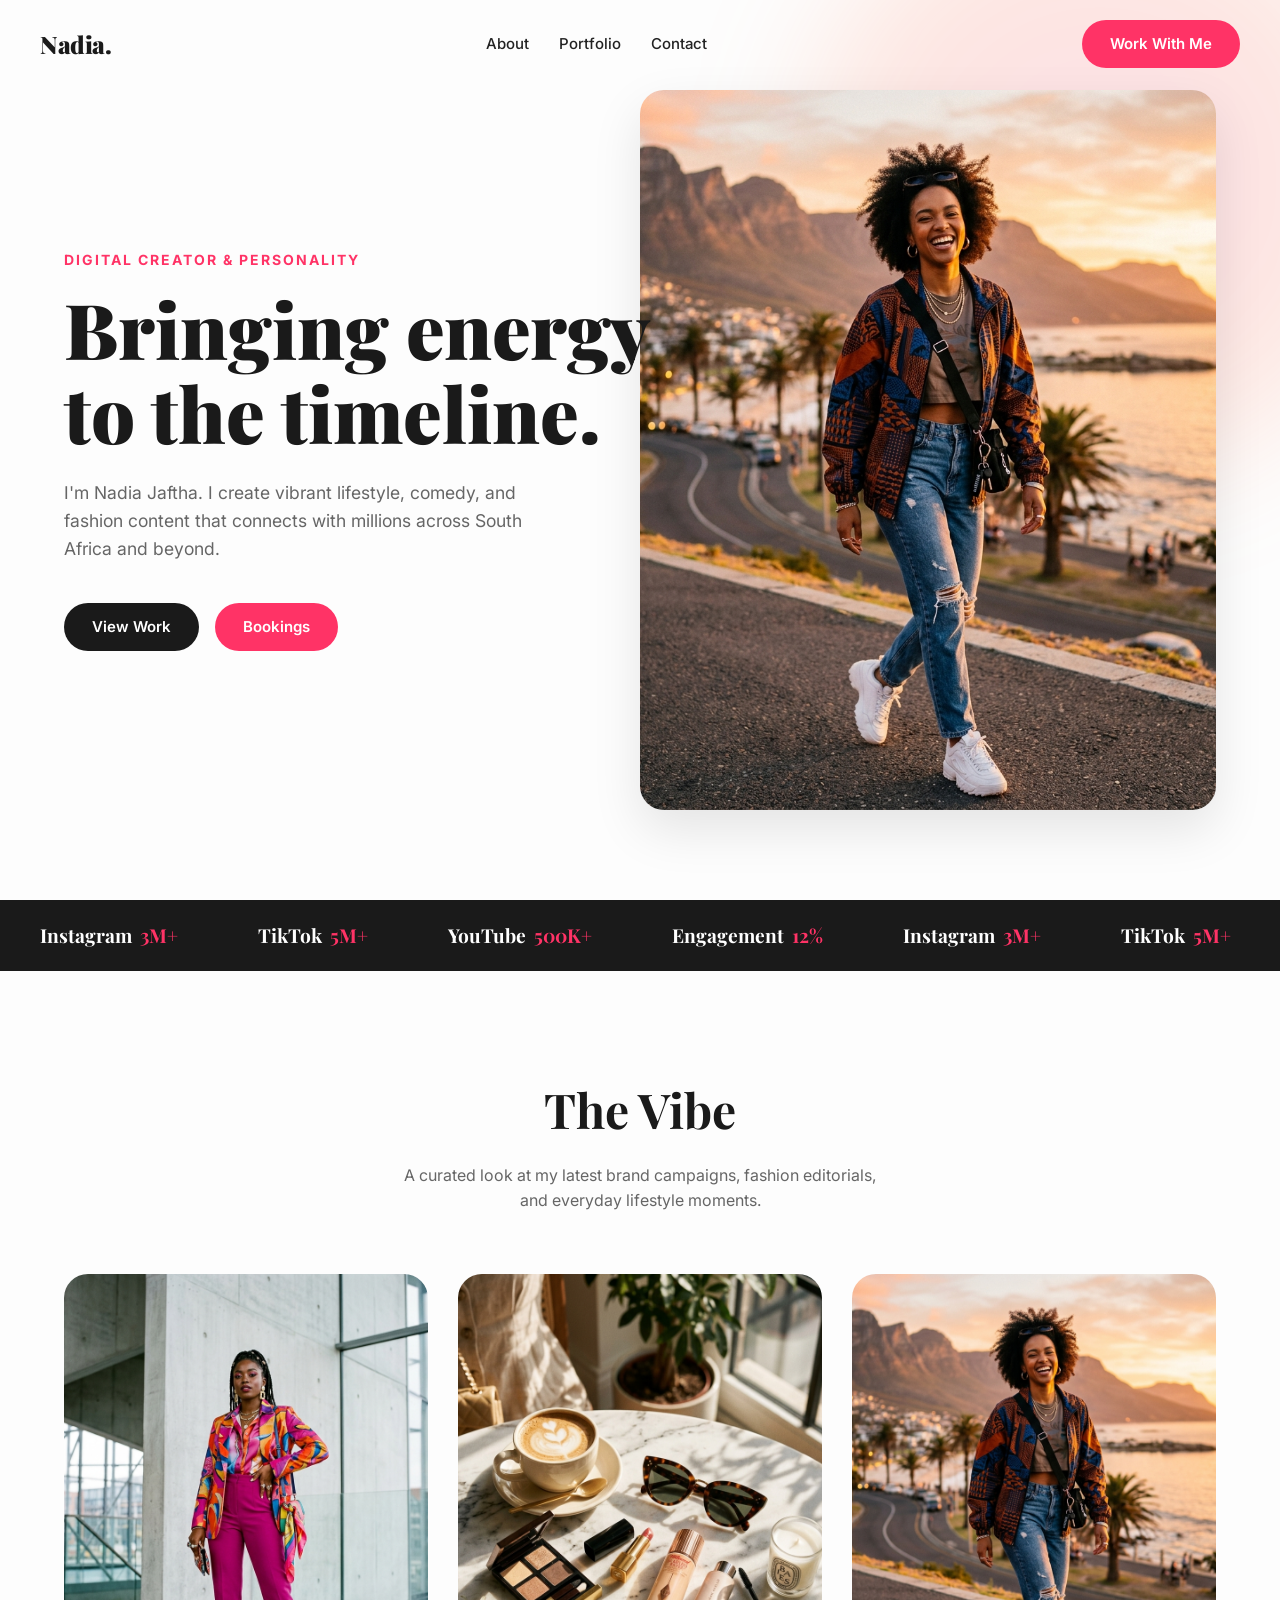
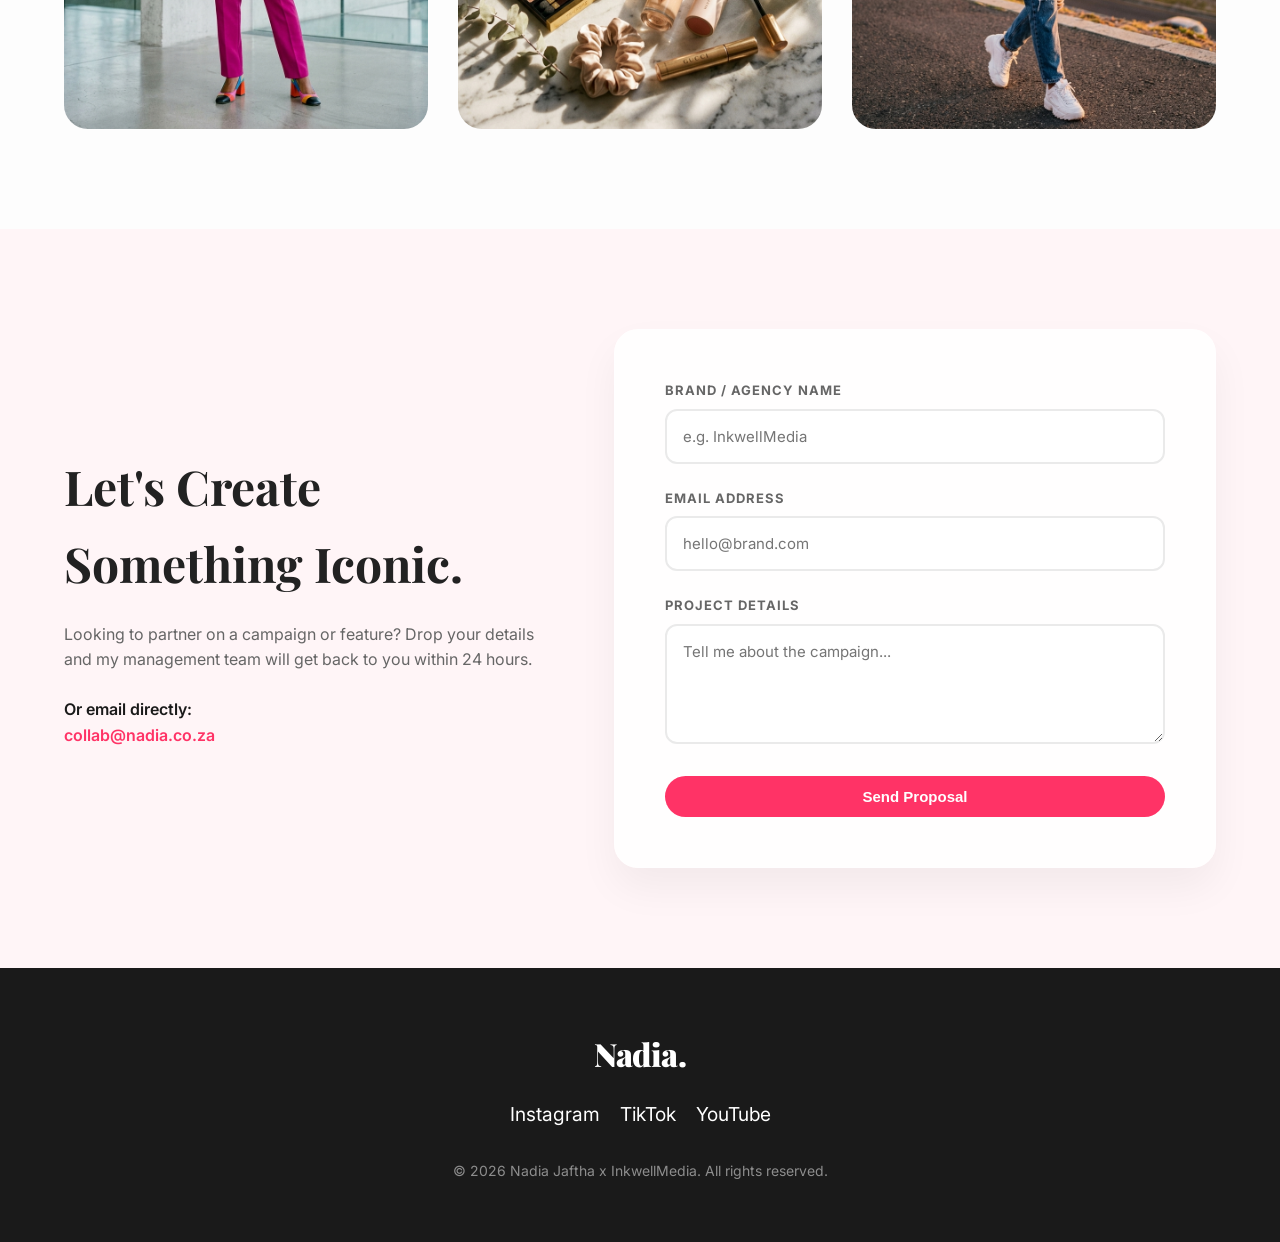
==== index.html @ c334c36e "Initial commit of Creator Hub Template" ====
<!DOCTYPE html>
<html lang="en">
<head>
  <meta charset="UTF-8">
  <meta name="viewport" content="width=device-width, initial-scale=1.0">
  <title>Nadia Jaftha | Creator Portfolio</title>
  <link rel="preconnect" href="https://fonts.googleapis.com">
  <link rel="preconnect" href="https://fonts.gstatic.com" crossorigin>
  <link href="https://fonts.googleapis.com/css2?family=Inter:wght@400;500;600;700&family=Playfair+Display:wght@700;900&display=swap" rel="stylesheet">
  <link rel="stylesheet" href="style.css">
</head>
<body>

  <!-- Navigation -->
  <nav id="navbar">
    <a href="#" class="brand">Nadia.</a>
    <div class="nav-links">
      <a href="#about">About</a>
      <a href="#portfolio">Portfolio</a>
      <a href="#contact">Contact</a>
    </div>
    <a href="#contact" class="btn btn-primary">Work With Me</a>
  </nav>

  <!-- Hero Section -->
  <section class="hero" id="about">
    <div class="hero-blob"></div>
    <div class="hero-content">
      <span class="hero-subtitle">Digital Creator & Personality</span>
      <h1>Bringing energy to the timeline.</h1>
      <p>I'm Nadia Jaftha. I create vibrant lifestyle, comedy, and fashion content that connects with millions across South Africa and beyond.</p>
      <div style="display:flex; gap:16px;">
        <a href="#portfolio" class="btn btn-primary" style="background:var(--dark);">View Work</a>
        <a href="#contact" class="btn btn-primary">Bookings</a>
      </div>
    </div>
    <div class="hero-image">
      <img src="assets/hero.png" alt="Nadia Jaftha">
    </div>
  </section>

  <!-- Stats Ticker -->
  <div class="ticker-wrap">
    <div class="ticker">
      <!-- Duplicate content for seamless loop -->
      <div class="ticker-item">Instagram <span>3M+</span></div>
      <div class="ticker-item">TikTok <span>5M+</span></div>
      <div class="ticker-item">YouTube <span>500K+</span></div>
      <div class="ticker-item">Engagement <span>12%</span></div>
      <div class="ticker-item">Instagram <span>3M+</span></div>
      <div class="ticker-item">TikTok <span>5M+</span></div>
      <div class="ticker-item">YouTube <span>500K+</span></div>
      <div class="ticker-item">Engagement <span>12%</span></div>
    </div>
  </div>

  <!-- Portfolio Gallery -->
  <section class="gallery-section" id="portfolio">
    <div class="section-header">
      <h2>The Vibe</h2>
      <p>A curated look at my latest brand campaigns, fashion editorials, and everyday lifestyle moments.</p>
    </div>
    <div class="gallery-grid">
      <div class="gallery-item">
        <img src="assets/fashion.png" alt="High Fashion Editorial">
        <div class="gallery-overlay">
          <div class="gallery-text">
            <p>Editorial</p>
            <h3>Summer Collection '26</h3>
          </div>
        </div>
      </div>
      <div class="gallery-item">
        <img src="assets/lifestyle.png" alt="Lifestyle & Beauty">
        <div class="gallery-overlay">
          <div class="gallery-text">
            <p>Beauty</p>
            <h3>Everyday Essentials</h3>
          </div>
        </div>
      </div>
      <div class="gallery-item">
        <img src="assets/hero.png" alt="Travel & Lifestyle" style="object-position: top;">
        <div class="gallery-overlay">
          <div class="gallery-text">
            <p>Travel</p>
            <h3>Cape Town Diaries</h3>
          </div>
        </div>
      </div>
    </div>
  </section>

  <!-- Contact Section -->
  <section class="contact-section" id="contact">
    <div class="contact-content">
      <h2>Let's Create<br>Something Iconic.</h2>
      <p style="color:var(--text-muted); margin-bottom: 24px;">Looking to partner on a campaign or feature? Drop your details and my management team will get back to you within 24 hours.</p>
      <p style="font-weight: 600; color:var(--dark);">Or email directly:<br><a href="mailto:collab@nadia.co.za" style="color:var(--primary); text-decoration:none;">collab@nadia.co.za</a></p>
    </div>
    <div class="contact-form">
      <form id="booking-form">
        <div class="form-group">
          <label>Brand / Agency Name</label>
          <input type="text" class="form-control" placeholder="e.g. InkwellMedia" required>
        </div>
        <div class="form-group">
          <label>Email Address</label>
          <input type="email" class="form-control" placeholder="hello@brand.com" required>
        </div>
        <div class="form-group">
          <label>Project Details</label>
          <textarea class="form-control" placeholder="Tell me about the campaign..." required></textarea>
        </div>
        <button type="submit" class="btn btn-primary">Send Proposal</button>
      </form>
    </div>
  </section>

  <!-- Footer -->
  <footer>
    <a href="#" class="brand footer-brand">Nadia.</a>
    <div class="social-links">
      <a href="#">Instagram</a>
      <a href="#">TikTok</a>
      <a href="#">YouTube</a>
    </div>
    <p class="copyright">&copy; 2026 Nadia Jaftha x InkwellMedia. All rights reserved.</p>
  </footer>

  <script src="app.js"></script>
</body>
</html>
---- style.css ----
:root {
  --primary: #FF3366;
  --primary-hover: #E62E5C;
  --secondary: #FF9933;
  --dark: #1A1A1A;
  --light: #FDFDFD;
  --glass: rgba(255, 255, 255, 0.85);
  --glass-border: rgba(255, 255, 255, 0.3);
  --text-main: #222222;
  --text-muted: #666666;
  --radius: 24px;
}

* {
  margin: 0;
  padding: 0;
  box-sizing: border-box;
}

body {
  font-family: 'Inter', sans-serif;
  background-color: var(--light);
  color: var(--text-main);
  line-height: 1.6;
  overflow-x: hidden;
}

h1, h2, h3, .brand {
  font-family: 'Playfair Display', serif;
}

/* --- NAVIGATION --- */
nav {
  position: fixed;
  top: 0;
  width: 100%;
  padding: 20px 40px;
  display: flex;
  justify-content: space-between;
  align-items: center;
  z-index: 100;
  transition: all 0.3s ease;
}

nav.scrolled {
  background: var(--glass);
  backdrop-filter: blur(12px);
  -webkit-backdrop-filter: blur(12px);
  padding: 15px 40px;
  box-shadow: 0 4px 30px rgba(0, 0, 0, 0.05);
}

.brand {
  font-size: 24px;
  font-weight: 900;
  letter-spacing: -0.5px;
  color: var(--dark);
  text-decoration: none;
}

.nav-links {
  display: flex;
  gap: 30px;
}

.nav-links a {
  text-decoration: none;
  color: var(--text-main);
  font-weight: 500;
  font-size: 15px;
  transition: color 0.2s;
}

.nav-links a:hover {
  color: var(--primary);
}

.btn {
  padding: 12px 28px;
  border-radius: 50px;
  text-decoration: none;
  font-weight: 600;
  font-size: 15px;
  transition: all 0.2s;
  display: inline-block;
}

.btn-primary {
  background: var(--primary);
  color: #fff;
  border: none;
}

.btn-primary:hover {
  background: var(--primary-hover);
  transform: translateY(-2px);
  box-shadow: 0 8px 20px rgba(255, 51, 102, 0.3);
}

/* --- HERO SECTION --- */
.hero {
  height: 100vh;
  display: flex;
  align-items: center;
  padding: 0 5%;
  position: relative;
  overflow: hidden;
}

.hero-content {
  max-width: 600px;
  z-index: 2;
  position: relative;
}

.hero-subtitle {
  text-transform: uppercase;
  letter-spacing: 2px;
  font-size: 14px;
  font-weight: 700;
  color: var(--primary);
  margin-bottom: 15px;
  display: block;
}

.hero h1 {
  font-size: clamp(3rem, 6vw, 5.5rem);
  line-height: 1.1;
  font-weight: 900;
  margin-bottom: 24px;
  color: var(--dark);
}

.hero p {
  font-size: 1.1rem;
  color: var(--text-muted);
  margin-bottom: 40px;
  max-width: 480px;
}

.hero-image {
  position: absolute;
  right: 5%;
  top: 50%;
  transform: translateY(-50%);
  width: 45%;
  height: 80vh;
  border-radius: var(--radius);
  overflow: hidden;
  box-shadow: 0 20px 50px rgba(0,0,0,0.1);
  z-index: 1;
}

.hero-image img {
  width: 100%;
  height: 100%;
  object-fit: cover;
}

.hero-blob {
  position: absolute;
  right: 0;
  top: 0;
  width: 600px;
  height: 600px;
  background: radial-gradient(circle, rgba(255,51,102,0.15) 0%, rgba(255,153,51,0.15) 100%);
  border-radius: 50%;
  filter: blur(60px);
  z-index: 0;
  transform: translate(20%, -20%);
}

/* --- STATS TICKER --- */
.ticker-wrap {
  width: 100%;
  overflow: hidden;
  background: var(--dark);
  color: #fff;
  padding: 20px 0;
  display: flex;
}

.ticker {
  display: flex;
  white-space: nowrap;
  animation: ticker 30s linear infinite;
}

.ticker-item {
  display: inline-flex;
  align-items: center;
  padding: 0 40px;
  font-size: 1.2rem;
  font-family: 'Playfair Display', serif;
  font-weight: 700;
}

.ticker-item span {
  color: var(--primary);
  margin-left: 8px;
}

@keyframes ticker {
  0% { transform: translateX(0); }
  100% { transform: translateX(-50%); }
}

/* --- GALLERY / PORTFOLIO --- */
.gallery-section {
  padding: 100px 5%;
}

.section-header {
  text-align: center;
  margin-bottom: 60px;
}

.section-header h2 {
  font-size: 3rem;
  color: var(--dark);
  margin-bottom: 15px;
}

.section-header p {
  color: var(--text-muted);
  max-width: 500px;
  margin: 0 auto;
}

.gallery-grid {
  display: grid;
  grid-template-columns: repeat(auto-fit, minmax(300px, 1fr));
  gap: 30px;
}

.gallery-item {
  position: relative;
  border-radius: var(--radius);
  overflow: hidden;
  aspect-ratio: 4/5;
  cursor: pointer;
}

.gallery-item img {
  width: 100%;
  height: 100%;
  object-fit: cover;
  transition: transform 0.6s cubic-bezier(0.16, 1, 0.3, 1);
}

.gallery-overlay {
  position: absolute;
  inset: 0;
  background: linear-gradient(to top, rgba(0,0,0,0.8) 0%, transparent 60%);
  display: flex;
  align-items: flex-end;
  padding: 30px;
  opacity: 0;
  transition: opacity 0.4s ease;
}

.gallery-item:hover img {
  transform: scale(1.05);
}

.gallery-item:hover .gallery-overlay {
  opacity: 1;
}

.gallery-text h3 {
  color: #fff;
  font-size: 1.5rem;
  margin-bottom: 5px;
}

.gallery-text p {
  color: rgba(255,255,255,0.8);
  font-size: 0.9rem;
  text-transform: uppercase;
  letter-spacing: 1px;
}

/* --- CONTACT --- */
.contact-section {
  padding: 100px 5%;
  background: #FFF5F7;
  display: flex;
  align-items: center;
  justify-content: space-between;
  gap: 50px;
}

.contact-content {
  flex: 1;
  max-width: 500px;
}

.contact-content h2 {
  font-size: 3rem;
  margin-bottom: 20px;
}

.contact-form {
  flex: 1;
  background: var(--glass);
  backdrop-filter: blur(20px);
  -webkit-backdrop-filter: blur(20px);
  border: 1px solid var(--glass-border);
  padding: 50px;
  border-radius: var(--radius);
  box-shadow: 0 20px 40px rgba(0,0,0,0.05);
}

.form-group {
  margin-bottom: 24px;
}

.form-group label {
  display: block;
  font-size: 13px;
  font-weight: 700;
  text-transform: uppercase;
  letter-spacing: 1px;
  color: var(--text-muted);
  margin-bottom: 8px;
}

.form-control {
  width: 100%;
  padding: 16px;
  border: 2px solid #EAEAEA;
  border-radius: 12px;
  font-family: inherit;
  font-size: 15px;
  transition: all 0.3s;
  background: #fff;
}

.form-control:focus {
  outline: none;
  border-color: var(--primary);
  box-shadow: 0 0 0 4px rgba(255,51,102,0.1);
}

textarea.form-control {
  resize: vertical;
  min-height: 120px;
}

.contact-form .btn {
  width: 100%;
  cursor: pointer;
}

/* --- FOOTER --- */
footer {
  background: var(--dark);
  color: #fff;
  padding: 60px 5%;
  text-align: center;
}

.footer-brand {
  font-size: 2rem;
  margin-bottom: 20px;
  display: block;
  color: #fff;
}

.social-links {
  display: flex;
  justify-content: center;
  gap: 20px;
  margin-bottom: 30px;
}

.social-links a {
  color: #fff;
  text-decoration: none;
  font-size: 1.2rem;
  transition: color 0.2s;
}

.social-links a:hover {
  color: var(--primary);
}

.copyright {
  color: rgba(255,255,255,0.5);
  font-size: 14px;
}

/* --- RESPONSIVE --- */
@media (max-width: 992px) {
  .hero {
    flex-direction: column;
    justify-content: center;
    text-align: center;
    padding-top: 100px;
  }
  .hero-content {
    margin: 0 auto;
  }
  .hero-image {
    position: relative;
    width: 100%;
    height: 50vh;
    transform: none;
    top: 0;
    right: 0;
    margin-top: 40px;
  }
  .contact-section {
    flex-direction: column;
  }
  .contact-content {
    text-align: center;
    max-width: 100%;
  }
}

@media (max-width: 768px) {
  .nav-links {
    display: none;
  }
  .hero h1 {
    font-size: 2.5rem;
  }
  .contact-form {
    padding: 30px;
  }
}
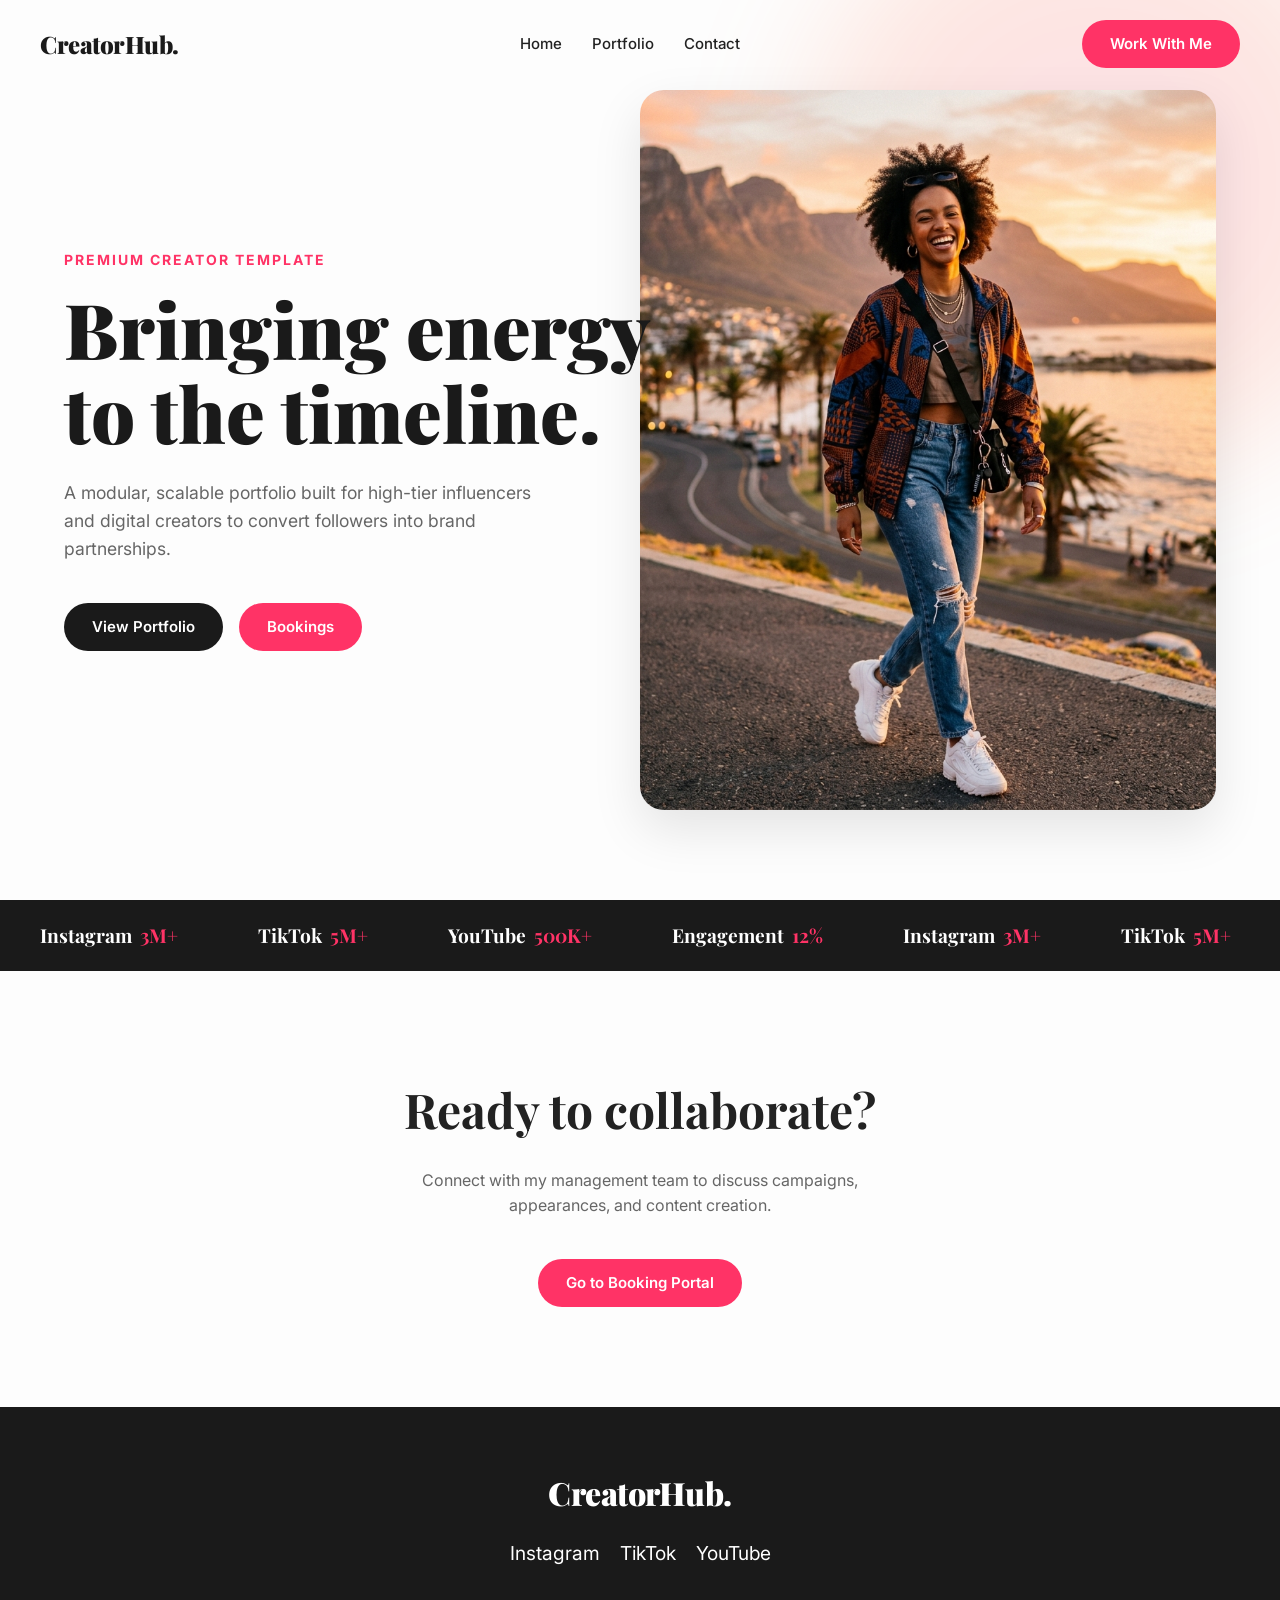
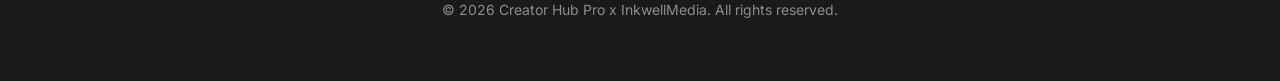
==== commit a2a764c7: "feat: Modularize creator hub template" ====
--- a/index.html
+++ b/index.html
@@ -3,7 +3,7 @@
 <head>
   <meta charset="UTF-8">
   <meta name="viewport" content="width=device-width, initial-scale=1.0">
-  <title>Nadia Jaftha | Creator Portfolio</title>
+  <title>Creator Hub Pro | Home</title>
   <link rel="preconnect" href="https://fonts.googleapis.com">
   <link rel="preconnect" href="https://fonts.gstatic.com" crossorigin>
   <link href="https://fonts.googleapis.com/css2?family=Inter:wght@400;500;600;700&family=Playfair+Display:wght@700;900&display=swap" rel="stylesheet">
@@ -11,31 +11,23 @@
 </head>
 <body>
 
-  <!-- Navigation -->
-  <nav id="navbar">
-    <a href="#" class="brand">Nadia.</a>
-    <div class="nav-links">
-      <a href="#about">About</a>
-      <a href="#portfolio">Portfolio</a>
-      <a href="#contact">Contact</a>
-    </div>
-    <a href="#contact" class="btn btn-primary">Work With Me</a>
-  </nav>
+  <!-- Layout Mount -->
+  <div id="creator-header-mount"></div>
 
   <!-- Hero Section -->
   <section class="hero" id="about">
     <div class="hero-blob"></div>
     <div class="hero-content">
-      <span class="hero-subtitle">Digital Creator & Personality</span>
+      <span class="hero-subtitle">Premium Creator Template</span>
       <h1>Bringing energy to the timeline.</h1>
-      <p>I'm Nadia Jaftha. I create vibrant lifestyle, comedy, and fashion content that connects with millions across South Africa and beyond.</p>
+      <p>A modular, scalable portfolio built for high-tier influencers and digital creators to convert followers into brand partnerships.</p>
       <div style="display:flex; gap:16px;">
-        <a href="#portfolio" class="btn btn-primary" style="background:var(--dark);">View Work</a>
-        <a href="#contact" class="btn btn-primary">Bookings</a>
+        <a href="portfolio.html" class="btn btn-primary" style="background:var(--dark);">View Portfolio</a>
+        <a href="booking.html" class="btn btn-primary">Bookings</a>
       </div>
     </div>
     <div class="hero-image">
-      <img src="assets/hero.png" alt="Nadia Jaftha">
+      <img src="assets/hero.png" alt="Creator Hub Avatar">
     </div>
   </section>
 
@@ -54,80 +46,17 @@
     </div>
   </div>
 
-  <!-- Portfolio Gallery -->
-  <section class="gallery-section" id="portfolio">
-    <div class="section-header">
-      <h2>The Vibe</h2>
-      <p>A curated look at my latest brand campaigns, fashion editorials, and everyday lifestyle moments.</p>
-    </div>
-    <div class="gallery-grid">
-      <div class="gallery-item">
-        <img src="assets/fashion.png" alt="High Fashion Editorial">
-        <div class="gallery-overlay">
-          <div class="gallery-text">
-            <p>Editorial</p>
-            <h3>Summer Collection '26</h3>
-          </div>
-        </div>
-      </div>
-      <div class="gallery-item">
-        <img src="assets/lifestyle.png" alt="Lifestyle & Beauty">
-        <div class="gallery-overlay">
-          <div class="gallery-text">
-            <p>Beauty</p>
-            <h3>Everyday Essentials</h3>
-          </div>
-        </div>
-      </div>
-      <div class="gallery-item">
-        <img src="assets/hero.png" alt="Travel & Lifestyle" style="object-position: top;">
-        <div class="gallery-overlay">
-          <div class="gallery-text">
-            <p>Travel</p>
-            <h3>Cape Town Diaries</h3>
-          </div>
-        </div>
-      </div>
-    </div>
+  <!-- Call to action block -->
+  <section style="padding: 100px 5%; text-align: center;">
+    <h2 style="font-size: 3rem; margin-bottom: 20px;">Ready to collaborate?</h2>
+    <p style="color: var(--text-muted); margin-bottom: 40px; max-width: 500px; margin-left: auto; margin-right: auto;">Connect with my management team to discuss campaigns, appearances, and content creation.</p>
+    <a href="booking.html" class="btn btn-primary">Go to Booking Portal</a>
   </section>
 
-  <!-- Contact Section -->
-  <section class="contact-section" id="contact">
-    <div class="contact-content">
-      <h2>Let's Create<br>Something Iconic.</h2>
-      <p style="color:var(--text-muted); margin-bottom: 24px;">Looking to partner on a campaign or feature? Drop your details and my management team will get back to you within 24 hours.</p>
-      <p style="font-weight: 600; color:var(--dark);">Or email directly:<br><a href="mailto:collab@nadia.co.za" style="color:var(--primary); text-decoration:none;">collab@nadia.co.za</a></p>
-    </div>
-    <div class="contact-form">
-      <form id="booking-form">
-        <div class="form-group">
-          <label>Brand / Agency Name</label>
-          <input type="text" class="form-control" placeholder="e.g. InkwellMedia" required>
-        </div>
-        <div class="form-group">
-          <label>Email Address</label>
-          <input type="email" class="form-control" placeholder="hello@brand.com" required>
-        </div>
-        <div class="form-group">
-          <label>Project Details</label>
-          <textarea class="form-control" placeholder="Tell me about the campaign..." required></textarea>
-        </div>
-        <button type="submit" class="btn btn-primary">Send Proposal</button>
-      </form>
-    </div>
-  </section>
+  <!-- Layout Mount -->
+  <div id="creator-footer-mount"></div>
 
-  <!-- Footer -->
-  <footer>
-    <a href="#" class="brand footer-brand">Nadia.</a>
-    <div class="social-links">
-      <a href="#">Instagram</a>
-      <a href="#">TikTok</a>
-      <a href="#">YouTube</a>
-    </div>
-    <p class="copyright">&copy; 2026 Nadia Jaftha x InkwellMedia. All rights reserved.</p>
-  </footer>
-
+  <script src="creator-layout.js"></script>
   <script src="app.js"></script>
 </body>
 </html>
